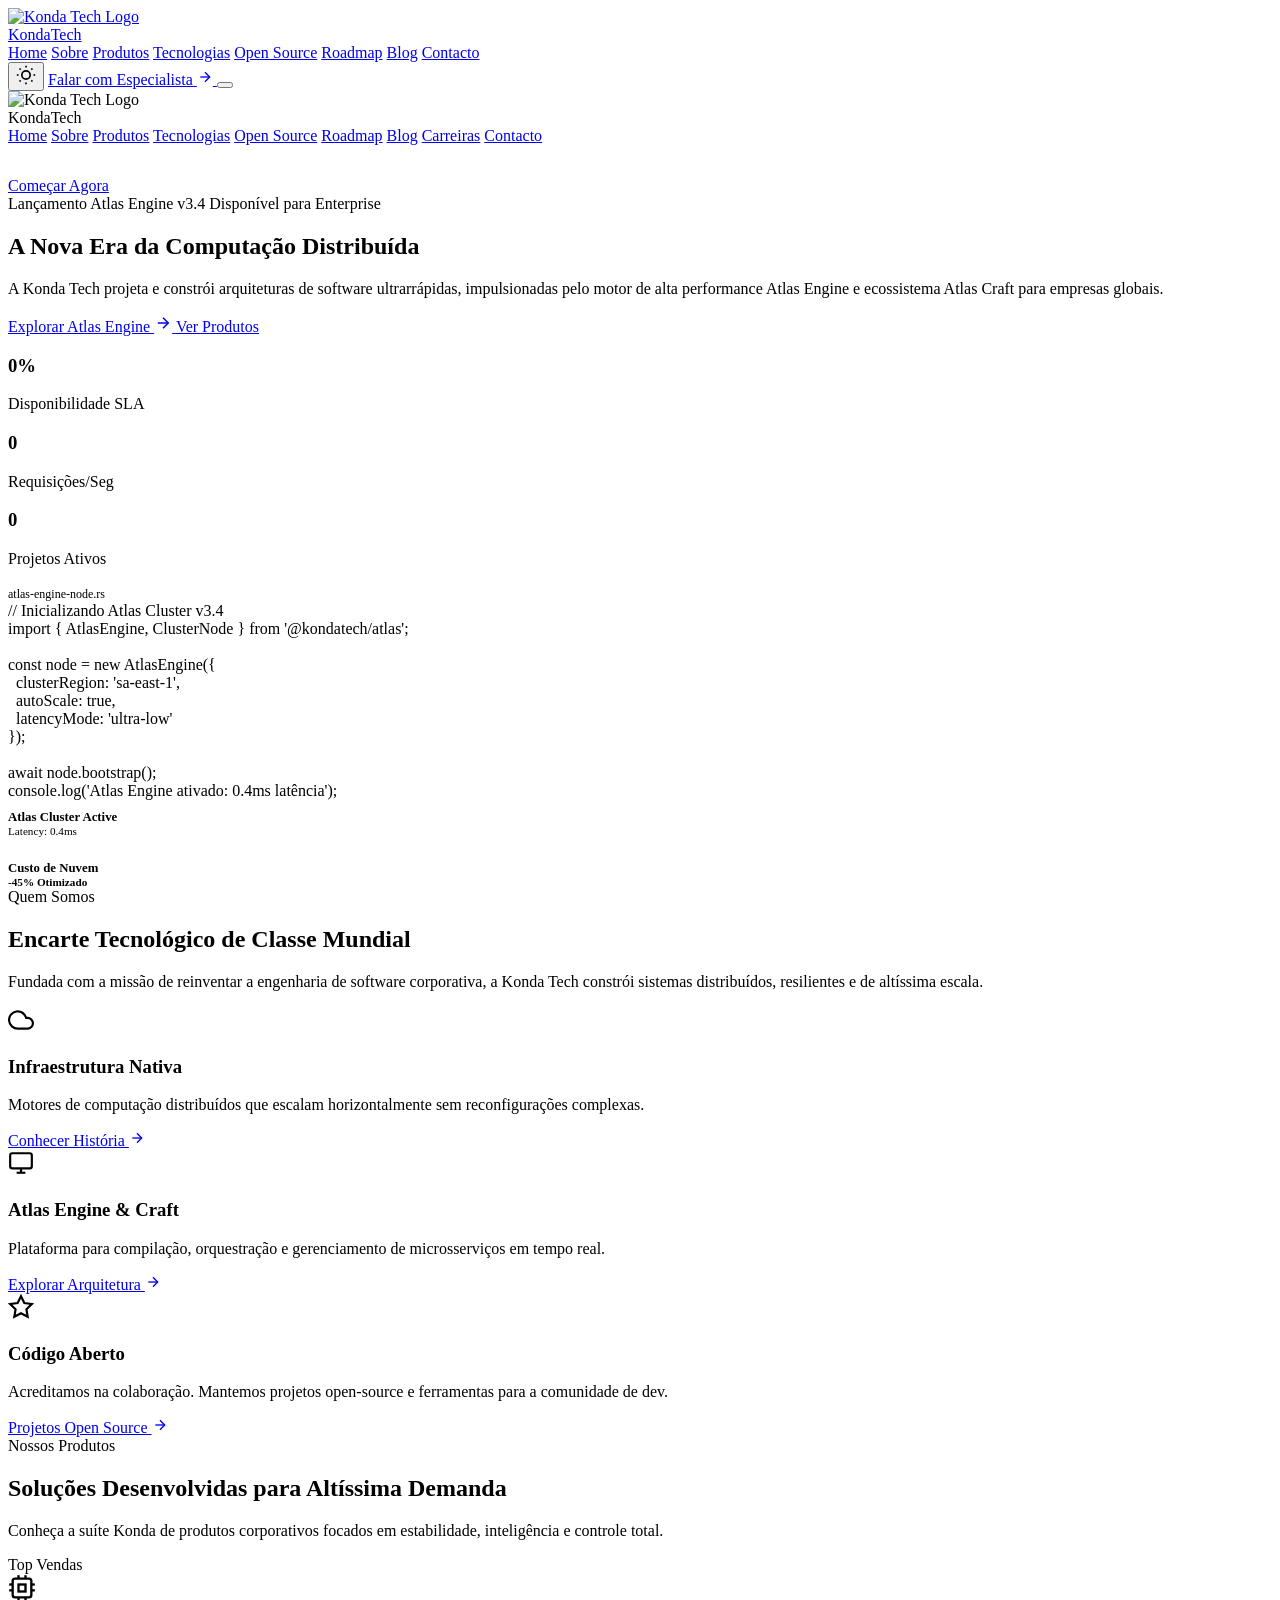
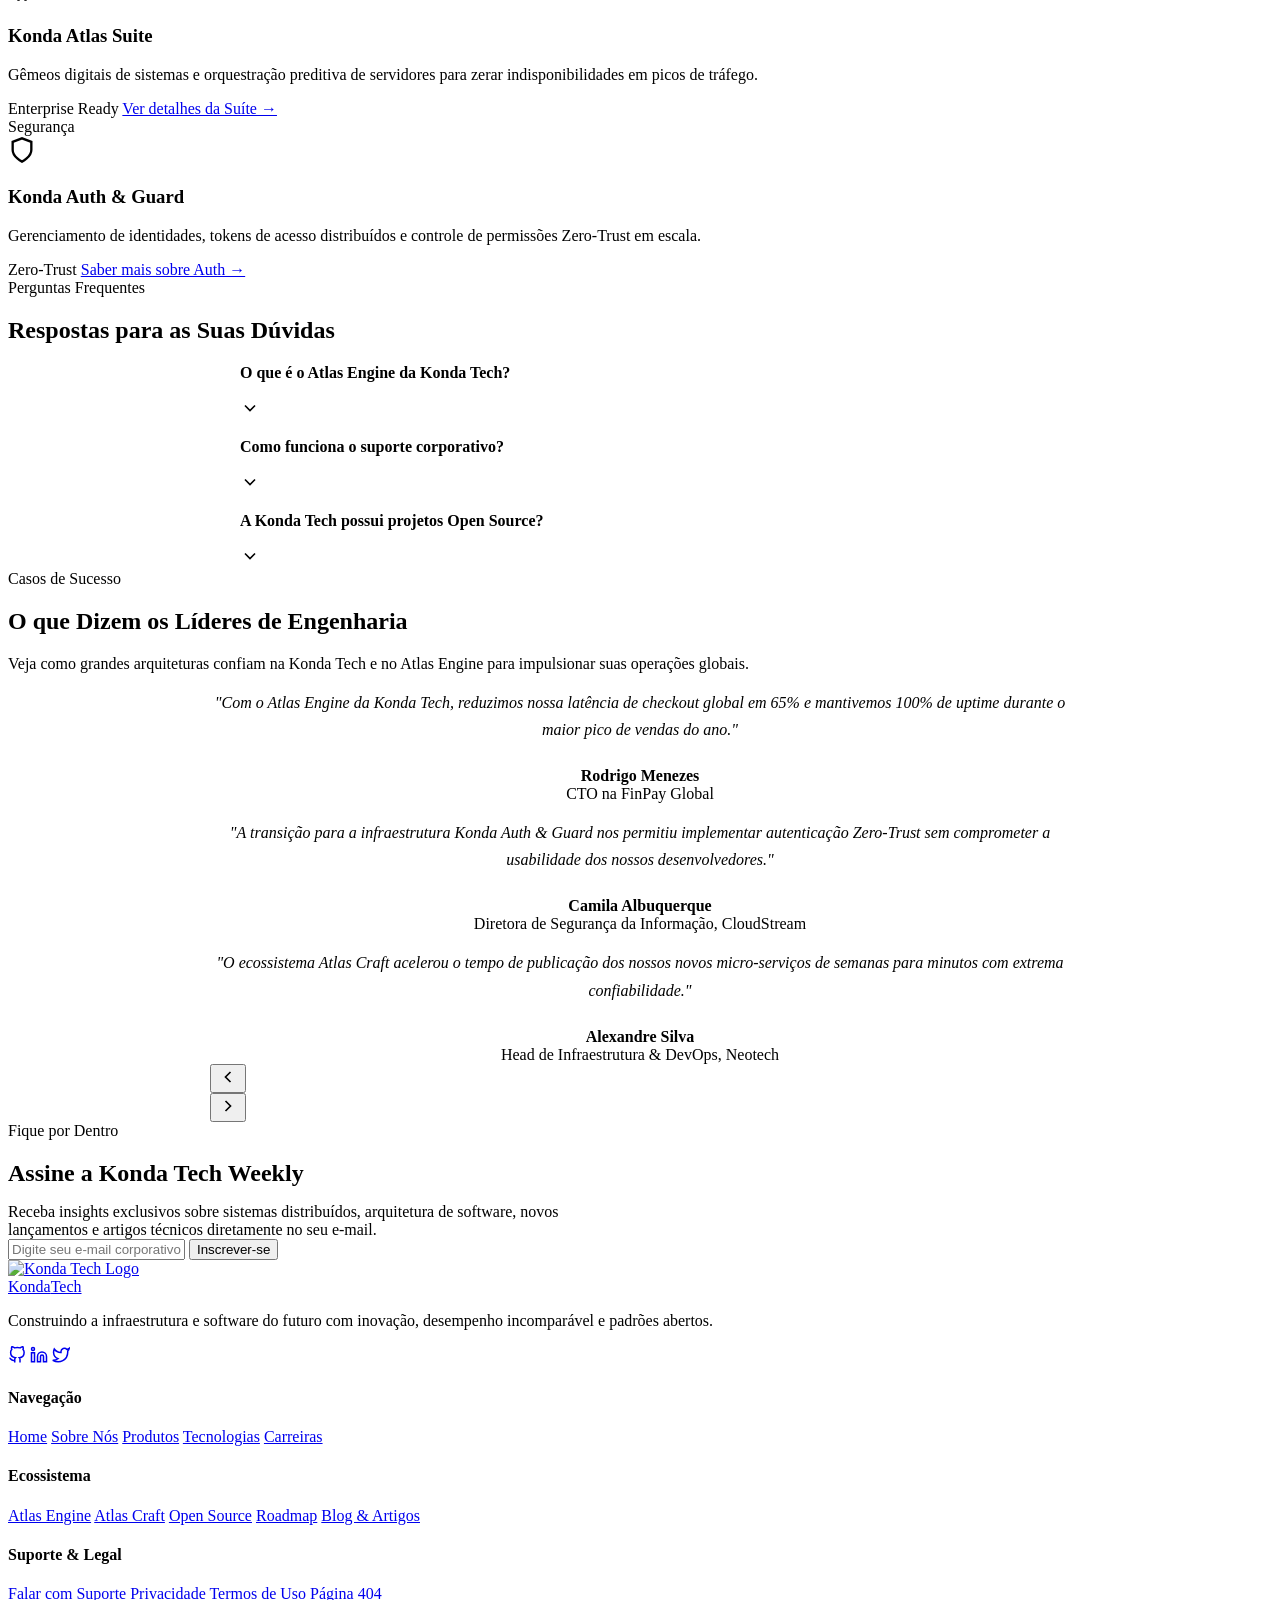
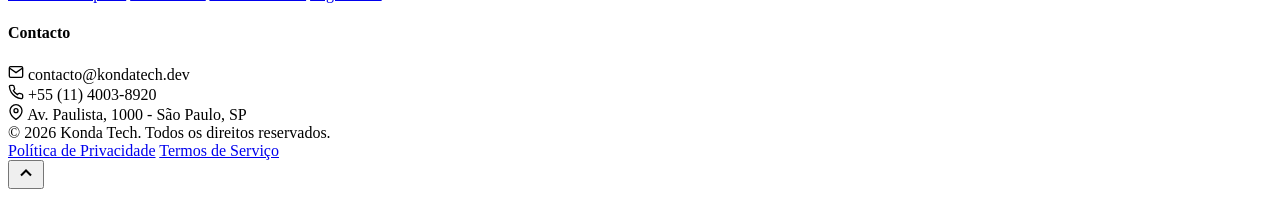
==== index.html @ f2c38f7c "Add files via upload" ====
<!DOCTYPE html>
<html lang="pt-ao" data-theme="dark">
<head>
  <meta charset="UTF-8" />
  <meta name="viewport" content="width=device-width, initial-scale=1.0" />
  <title>Konda Tech | Plataforma de Infraestrutura, Atlas Engine & Soluções Tech</title>
  <meta name="description" content="A Konda Tech é líder em infraestrutura de alta performance, motores de computação distribuída Atlas Engine, Atlas Craft e ecossistema Open Source para empresas do futuro." />
  <meta name="keywords" content="Konda Tech, Atlas Engine, Atlas Craft, Cloud Computing, High Performance, Open Source, Software Engineering" />
  <meta name="robots" content="index, follow" />
  <link rel="canonical" href="https://kondatech.dev/" />

  <!-- Open Graph / Facebook -->
  <meta property="og:type" content="website" />
  <meta property="og:title" content="Konda Tech | Infraestrutura & Engenharia de Software" />
  <meta property="og:description" content="Engenharia de alto desempenho, Atlas Engine e soluções enterprise para escalabilidade global." />
  <meta property="og:url" content="https://kondatech.dev/" />
  <meta property="og:site_name" content="Konda Tech" />

  <!-- Twitter Card -->
  <meta name="twitter:card" content="summary_large_image" />
  <meta name="twitter:title" content="Konda Tech | Soluções de Alta Performance" />
  <meta name="twitter:description" content="Atlas Engine, Atlas Craft e ecossistema de dados distribuídos para empresas modernas." />

  <!-- Master Stylesheet -->
  <link rel="stylesheet" href="assets/css/main.css" />
  <link rel="manifest" href="manifest.json" />
  <link rel="icon" type="image/svg+xml" href="data:image/svg+xml,<svg xmlns='http://www.w3.org/2000/svg' viewBox='0 0 24 24' fill='%233b82f6'><rect width='24' height='24' rx='6'/><path d='M7 17V7l10 10V7' stroke='%23ffffff' stroke-width='2' stroke-linecap='round'/></svg>" />
</head>
<body>

  <!-- Fixed Header / Navbar -->
  <header class="header">
    <div class="container navbar">
      <a href="index.html" class="logo" aria-label="Konda Tech Página Inicial">
        <div class="logo-icon">
          <img src="assets/images/konda_tech_logo.jpg" alt="Konda Tech Logo" class="logo-img" referrerPolicy="no-referrer" />
        </div>
        <div class="logo-text">Konda<span>Tech</span></div>
      </a>

      <!-- Desktop Navigation Links -->
      <nav class="nav-menu" aria-label="Navegação Principal">
        <a href="index.html" class="nav-link">Home</a>
        <a href="about.html" class="nav-link">Sobre</a>
        <a href="products.html" class="nav-link">Produtos</a>
        <a href="technologies.html" class="nav-link">Tecnologias</a>
        <a href="opensource.html" class="nav-link">Open Source</a>
        <a href="roadmap.html" class="nav-link">Roadmap</a>
        <a href="blog.html" class="nav-link">Blog</a>
        <a href="contact.html" class="nav-link">Contacto</a>
      </nav>

      <!-- Right Action Controls -->
      <div class="nav-actions">
        <button class="theme-toggle" aria-label="Alternar Tema">
          <svg xmlns="http://www.w3.org/2000/svg" width="20" height="20" viewBox="0 0 24 24" fill="none" stroke="currentColor" stroke-width="2"><circle cx="12" cy="12" r="5"/><line x1="12" y1="1" x2="12" y2="3"/><line x1="12" y1="21" x2="12" y2="23"/><line x1="4.22" y1="4.22" x2="5.64" y2="5.64"/><line x1="18.36" y1="18.36" x2="19.78" y2="19.78"/><line x1="1" y1="12" x2="3" y2="12"/><line x1="21" y1="12" x2="23" y2="12"/><line x1="4.22" y1="19.78" x2="5.64" y2="18.36"/><line x1="18.36" y1="5.64" x2="19.78" y2="4.22"/></svg>
        </button>
        <a href="contact.html" class="btn btn-primary btn-sm btn-pill">
          Falar com Especialista
          <svg class="btn-arrow" xmlns="http://www.w3.org/2000/svg" width="16" height="16" viewBox="0 0 24 24" fill="none" stroke="currentColor" stroke-width="2"><line x1="5" y1="12" x2="19" y2="12"/><polyline points="12 5 19 12 12 19"/></svg>
        </a>
        <button class="hamburger" aria-label="Abrir Menu Mobile" aria-expanded="false">
          <span></span>
          <span></span>
          <span></span>
        </button>
      </div>
    </div>
  </header>

  <!-- Mobile Sidebar Menu Overlay & Drawer -->
  <div class="overlay" aria-hidden="true"></div>
  <aside class="mobile-drawer" aria-label="Menu Mobile">
    <div>
      <div class="logo">
        <div class="logo-icon">
          <img src="assets/images/konda_tech_logo.jpg" alt="Konda Tech Logo" class="logo-img" referrerPolicy="no-referrer" />
        </div>
        <div class="logo-text">Konda<span>Tech</span></div>
      </div>
      <div class="mobile-nav-list">
        <a href="index.html" class="mobile-nav-link">Home</a>
        <a href="about.html" class="mobile-nav-link">Sobre</a>
        <a href="products.html" class="mobile-nav-link">Produtos</a>
        <a href="technologies.html" class="mobile-nav-link">Tecnologias</a>
        <a href="opensource.html" class="mobile-nav-link">Open Source</a>
        <a href="roadmap.html" class="mobile-nav-link">Roadmap</a>
        <a href="blog.html" class="mobile-nav-link">Blog</a>
        <a href="careers.html" class="mobile-nav-link">Carreiras</a>
        <a href="contact.html" class="mobile-nav-link">Contacto</a>
      </div>
    </div>
    <div style="margin-top: 2rem;">
      <a href="contact.html" class="btn btn-primary w-full" style="width: 100%;">Começar Agora</a>
    </div>
  </aside>

  <!-- Main Content Body -->
  <main>
    <!-- Hero Section -->
    <section class="hero">
      <div class="container hero-grid">
        <div class="hero-content reveal">
          <div class="hero-badge">
            <span class="hero-badge-tag">Lançamento</span>
            <span>Atlas Engine v3.4 Disponível para Enterprise</span>
          </div>
          <h1 class="hero-title">A Nova Era da <span class="text-gradient">Computação Distribuída</span></h1>
          <p class="hero-description">
            A Konda Tech projeta e constrói arquiteturas de software ultrarrápidas, impulsionadas pelo motor de alta performance Atlas Engine e ecossistema Atlas Craft para empresas globais.
          </p>
          <div class="hero-buttons">
            <a href="technologies.html" class="btn btn-primary btn-lg">
              Explorar Atlas Engine
              <svg class="btn-arrow" xmlns="http://www.w3.org/2000/svg" width="18" height="18" viewBox="0 0 24 24" fill="none" stroke="currentColor" stroke-width="2"><line x1="5" y1="12" x2="19" y2="12"/><polyline points="12 5 19 12 12 19"/></svg>
            </a>
            <a href="products.html" class="btn btn-secondary btn-lg">Ver Produtos</a>
          </div>

          <div class="hero-stats">
            <div class="hero-stat-item">
              <h3 class="counter-value" data-target="99.99" data-suffix="%">0%</h3>
              <p>Disponibilidade SLA</p>
            </div>
            <div class="hero-stat-item">
              <h3 class="counter-value" data-target="500" data-suffix="k+">0</h3>
              <p>Requisições/Seg</p>
            </div>
            <div class="hero-stat-item">
              <h3 class="counter-value" data-target="120" data-suffix="+">0</h3>
              <p>Projetos Ativos</p>
            </div>
          </div>
        </div>

        <div class="hero-visual reveal-right">
          <div class="hero-card-preview">
            <div class="hero-card-header">
              <div class="window-dots">
                <span class="window-dot red"></span>
                <span class="window-dot yellow"></span>
                <span class="window-dot green"></span>
              </div>
              <span style="font-size: 0.75rem; font-family: var(--font-mono); color: var(--text-muted);">atlas-engine-node.rs</span>
            </div>
            <div class="hero-code-block">
              <span class="code-comment">// Inicializando Atlas Cluster v3.4</span><br />
              <span class="code-keyword">import</span> { AtlasEngine, ClusterNode } <span class="code-keyword">from</span> <span class="code-string">'@kondatech/atlas'</span>;<br /><br />
              <span class="code-keyword">const</span> node = <span class="code-keyword">new</span> <span class="code-function">AtlasEngine</span>({<br />
              &nbsp;&nbsp;clusterRegion: <span class="code-string">'sa-east-1'</span>,<br />
              &nbsp;&nbsp;autoScale: <span class="code-keyword">true</span>,<br />
              &nbsp;&nbsp;latencyMode: <span class="code-string">'ultra-low'</span><br />
              });<br /><br />
              <span class="code-keyword">await</span> node.<span class="code-function">bootstrap</span>();<br />
              console.<span class="code-function">log</span>(<span class="code-string">'Atlas Engine ativado: 0.4ms latência'</span>);
            </div>
          </div>

          <!-- Floating Badges -->
          <div class="hero-floating-card top-right">
            <div style="background: var(--color-success); width: 10px; height: 10px; border-radius: 50%;"></div>
            <div>
              <div style="font-size: 0.8rem; font-weight: 700;">Atlas Cluster Active</div>
              <div style="font-size: 0.7rem; color: var(--text-muted);">Latency: 0.4ms</div>
            </div>
          </div>

          <div class="hero-floating-card bottom-left">
            <svg xmlns="http://www.w3.org/2000/svg" width="20" height="20" viewBox="0 0 24 24" fill="none" stroke="var(--color-primary)" stroke-width="2"><path d="M12 2v20M17 5H9.5a3.5 3.5 0 0 0 0 7h5a3.5 3.5 0 0 1 0 7H6"/></svg>
            <div>
              <div style="font-size: 0.8rem; font-weight: 700;">Custo de Nuvem</div>
              <div style="font-size: 0.7rem; color: var(--color-success); font-weight: 600;">-45% Otimizado</div>
            </div>
          </div>
        </div>
      </div>
    </section>

    <!-- Quem Somos Highlights Section -->
    <section class="section section-bg-alt">
      <div class="container">
        <div class="section-header">
          <span class="section-badge">Quem Somos</span>
          <h2 class="section-title">Encarte Tecnológico de Classe Mundial</h2>
          <p class="section-subtitle">
            Fundada com a missão de reinventar a engenharia de software corporativa, a Konda Tech constrói sistemas distribuídos, resilientes e de altíssima escala.
          </p>
        </div>

        <div class="grid grid-cols-3">
          <div class="card reveal delay-100">
            <div class="card-icon">
              <svg xmlns="http://www.w3.org/2000/svg" width="26" height="26" viewBox="0 0 24 24" fill="none" stroke="currentColor" stroke-width="2"><path d="M18 10h-1.26A8 8 0 1 0 9 20h9a5 5 0 0 0 0-10z"/></svg>
            </div>
            <h3 class="card-title">Infraestrutura Nativa</h3>
            <p class="card-description">
              Motores de computação distribuídos que escalam horizontalmente sem reconfigurações complexas.
            </p>
            <a href="about.html" class="card-link">Conhecer História <svg xmlns="http://www.w3.org/2000/svg" width="16" height="16" viewBox="0 0 24 24" fill="none" stroke="currentColor" stroke-width="2"><line x1="5" y1="12" x2="19" y2="12"/><polyline points="12 5 19 12 12 19"/></svg></a>
          </div>

          <div class="card reveal delay-200">
            <div class="card-icon">
              <svg xmlns="http://www.w3.org/2000/svg" width="26" height="26" viewBox="0 0 24 24" fill="none" stroke="currentColor" stroke-width="2"><rect x="2" y="3" width="20" height="14" rx="2" ry="2"/><line x1="8" y1="21" x2="16" y2="21"/><line x1="12" y1="17" x2="12" y2="21"/></svg>
            </div>
            <h3 class="card-title">Atlas Engine & Craft</h3>
            <p class="card-description">
              Plataforma para compilação, orquestração e gerenciamento de microsserviços em tempo real.
            </p>
            <a href="technologies.html" class="card-link">Explorar Arquitetura <svg xmlns="http://www.w3.org/2000/svg" width="16" height="16" viewBox="0 0 24 24" fill="none" stroke="currentColor" stroke-width="2"><line x1="5" y1="12" x2="19" y2="12"/><polyline points="12 5 19 12 12 19"/></svg></a>
          </div>

          <div class="card reveal delay-300">
            <div class="card-icon">
              <svg xmlns="http://www.w3.org/2000/svg" width="26" height="26" viewBox="0 0 24 24" fill="none" stroke="currentColor" stroke-width="2"><polygon points="12 2 15.09 8.26 22 9.27 17 14.14 18.18 21.02 12 17.77 5.82 21.02 7 14.14 2 9.27 8.91 8.26 12 2"/></svg>
            </div>
            <h3 class="card-title">Código Aberto</h3>
            <p class="card-description">
              Acreditamos na colaboração. Mantemos projetos open-source e ferramentas para a comunidade de dev.
            </p>
            <a href="opensource.html" class="card-link">Projetos Open Source <svg xmlns="http://www.w3.org/2000/svg" width="16" height="16" viewBox="0 0 24 24" fill="none" stroke="currentColor" stroke-width="2"><line x1="5" y1="12" x2="19" y2="12"/><polyline points="12 5 19 12 12 19"/></svg></a>
          </div>
        </div>
      </div>
    </section>

    <!-- Products Spotlight -->
    <section class="section">
      <div class="container">
        <div class="section-header">
          <span class="section-badge">Nossos Produtos</span>
          <h2 class="section-title">Soluções Desenvolvidas para Altíssima Demanda</h2>
          <p class="section-subtitle">
            Conheça a suíte Konda de produtos corporativos focados em estabilidade, inteligência e controle total.
          </p>
        </div>

        <div class="grid grid-cols-2">
          <div class="card card-product reveal">
            <span class="badge badge-primary card-product-badge">Top Vendas</span>
            <div class="card-icon">
              <svg xmlns="http://www.w3.org/2000/svg" width="28" height="28" viewBox="0 0 24 24" fill="none" stroke="currentColor" stroke-width="2"><rect x="4" y="4" width="16" height="16" rx="2"/><rect x="9" y="9" width="6" height="6"/><line x1="9" y1="1" x2="9" y2="4"/><line x1="15" y1="1" x2="15" y2="4"/><line x1="9" y1="20" x2="9" y2="23"/><line x1="15" y1="20" x2="15" y2="23"/><line x1="20" y1="9" x2="23" y2="9"/><line x1="20" y1="14" x2="23" y2="14"/><line x1="1" y1="9" x2="4" y2="9"/><line x1="1" y1="14" x2="4" y2="14"/></svg>
            </div>
            <h3 class="card-title">Konda Atlas Suite</h3>
            <p class="card-description">
              Gêmeos digitais de sistemas e orquestração preditiva de servidores para zerar indisponibilidades em picos de tráfego.
            </p>
            <div class="card-footer">
              <span class="badge badge-outline">Enterprise Ready</span>
              <a href="products.html" class="card-link">Ver detalhes da Suíte →</a>
            </div>
          </div>

          <div class="card card-product reveal delay-200">
            <span class="badge badge-accent card-product-badge">Segurança</span>
            <div class="card-icon">
              <svg xmlns="http://www.w3.org/2000/svg" width="28" height="28" viewBox="0 0 24 24" fill="none" stroke="currentColor" stroke-width="2"><path d="M12 22s8-4 8-10V5l-8-3-8 3v7c0 6 8 10 8 10z"/></svg>
            </div>
            <h3 class="card-title">Konda Auth & Guard</h3>
            <p class="card-description">
              Gerenciamento de identidades, tokens de acesso distribuídos e controle de permissões Zero-Trust em escala.
            </p>
            <div class="card-footer">
              <span class="badge badge-outline">Zero-Trust</span>
              <a href="products.html" class="card-link">Saber mais sobre Auth →</a>
            </div>
          </div>
        </div>
      </div>
    </section>

    <!-- FAQ Accordion Section -->
    <section class="section section-bg-alt">
      <div class="container">
        <div class="section-header">
          <span class="section-badge">Perguntas Frequentes</span>
          <h2 class="section-title">Respostas para as Suas Dúvidas</h2>
        </div>

        <div style="max-width: 800px; margin: 0 auto;">
          <div class="faq-item card" style="margin-bottom: 1rem; padding: var(--spacing-lg);">
            <div class="faq-header flex justify-between items-center" style="cursor: pointer;" aria-expanded="false">
              <h3 style="font-size: var(--font-base); font-weight: 600;">O que é o Atlas Engine da Konda Tech?</h3>
              <svg class="faq-icon" xmlns="http://www.w3.org/2000/svg" width="20" height="20" viewBox="0 0 24 24" fill="none" stroke="currentColor" stroke-width="2"><polyline points="6 9 12 15 18 9"/></svg>
            </div>
            <div class="faq-content" style="max-height: 0; overflow: hidden; transition: max-height 0.3s ease;">
              <p style="padding-top: 1rem; font-size: var(--font-sm);">
                O Atlas Engine é a nossa plataforma nativa de computação distribuída projetada para processar milhões de transações por segundo com latência inferior a 1 milissegundo.
              </p>
            </div>
          </div>

          <div class="faq-item card" style="margin-bottom: 1rem; padding: var(--spacing-lg);">
            <div class="faq-header flex justify-between items-center" style="cursor: pointer;" aria-expanded="false">
              <h3 style="font-size: var(--font-base); font-weight: 600;">Como funciona o suporte corporativo?</h3>
              <svg class="faq-icon" xmlns="http://www.w3.org/2000/svg" width="20" height="20" viewBox="0 0 24 24" fill="none" stroke="currentColor" stroke-width="2"><polyline points="6 9 12 15 18 9"/></svg>
            </div>
            <div class="faq-content" style="max-height: 0; overflow: hidden; transition: max-height 0.3s ease;">
              <p style="padding-top: 1rem; font-size: var(--font-sm);">
                Oferecemos planos de suporte 24/7/365 com engenheiros dedicados, garantia de SLA contratual de 99,99% e atendimento direto via canais dedicados.
              </p>
            </div>
          </div>

          <div class="faq-item card" style="padding: var(--spacing-lg);">
            <div class="faq-header flex justify-between items-center" style="cursor: pointer;" aria-expanded="false">
              <h3 style="font-size: var(--font-base); font-weight: 600;">A Konda Tech possui projetos Open Source?</h3>
              <svg class="faq-icon" xmlns="http://www.w3.org/2000/svg" width="20" height="20" viewBox="0 0 24 24" fill="none" stroke="currentColor" stroke-width="2"><polyline points="6 9 12 15 18 9"/></svg>
            </div>
            <div class="faq-content" style="max-height: 0; overflow: hidden; transition: max-height 0.3s ease;">
              <p style="padding-top: 1rem; font-size: var(--font-sm);">
                Sim! Mantemos diversas bibliotecas e utilitários abertos no GitHub para a comunidade global de desenvolvedores. Acesse nossa página Open Source para ver os repositórios.
              </p>
            </div>
          </div>
        </div>
      </div>
    </section>

    <!-- Case Studies / Testimonials Slider -->
    <section class="section">
      <div class="container">
        <div class="section-header">
          <span class="section-badge">Casos de Sucesso</span>
          <h2 class="section-title">O que Dizem os Líderes de Engenharia</h2>
          <p class="section-subtitle">
            Veja como grandes arquiteturas confiam na Konda Tech e no Atlas Engine para impulsionar suas operações globais.
          </p>
        </div>

        <div style="max-width: 860px; margin: 0 auto;">
          <div class="slider-container">
            <div class="slider-track">
              <!-- Slide 1 -->
              <div class="slider-slide">
                <div class="card glass-panel" style="padding: var(--spacing-2xl); text-align: center;">
                  <p style="font-size: var(--font-lg); font-style: italic; color: var(--text-primary); margin-bottom: 1.5rem; line-height: 1.7;">
                    "Com o Atlas Engine da Konda Tech, reduzimos nossa latência de checkout global em 65% e mantivemos 100% de uptime durante o maior pico de vendas do ano."
                  </p>
                  <div style="font-weight: 700; color: var(--text-heading); font-size: var(--font-base);">Rodrigo Menezes</div>
                  <div style="font-size: var(--font-sm); color: var(--text-muted);">CTO na FinPay Global</div>
                </div>
              </div>

              <!-- Slide 2 -->
              <div class="slider-slide">
                <div class="card glass-panel" style="padding: var(--spacing-2xl); text-align: center;">
                  <p style="font-size: var(--font-lg); font-style: italic; color: var(--text-primary); margin-bottom: 1.5rem; line-height: 1.7;">
                    "A transição para a infraestrutura Konda Auth & Guard nos permitiu implementar autenticação Zero-Trust sem comprometer a usabilidade dos nossos desenvolvedores."
                  </p>
                  <div style="font-weight: 700; color: var(--text-heading); font-size: var(--font-base);">Camila Albuquerque</div>
                  <div style="font-size: var(--font-sm); color: var(--text-muted);">Diretora de Segurança da Informação, CloudStream</div>
                </div>
              </div>

              <!-- Slide 3 -->
              <div class="slider-slide">
                <div class="card glass-panel" style="padding: var(--spacing-2xl); text-align: center;">
                  <p style="font-size: var(--font-lg); font-style: italic; color: var(--text-primary); margin-bottom: 1.5rem; line-height: 1.7;">
                    "O ecossistema Atlas Craft acelerou o tempo de publicação dos nossos novos micro-serviços de semanas para minutos com extrema confiabilidade."
                  </p>
                  <div style="font-weight: 700; color: var(--text-heading); font-size: var(--font-base);">Alexandre Silva</div>
                  <div style="font-size: var(--font-sm); color: var(--text-muted);">Head de Infraestrutura & DevOps, Neotech</div>
                </div>
              </div>
            </div>

            <!-- Slider Controls -->
            <div class="slider-controls">
              <button class="slider-btn slider-prev" aria-label="Depoimento Anterior">
                <svg xmlns="http://www.w3.org/2000/svg" width="20" height="20" viewBox="0 0 24 24" fill="none" stroke="currentColor" stroke-width="2"><polyline points="15 18 9 12 15 6"/></svg>
              </button>
              <div class="slider-dots">
                <span class="slider-dot active"></span>
                <span class="slider-dot"></span>
                <span class="slider-dot"></span>
              </div>
              <button class="slider-btn slider-next" aria-label="Próximo Depoimento">
                <svg xmlns="http://www.w3.org/2000/svg" width="20" height="20" viewBox="0 0 24 24" fill="none" stroke="currentColor" stroke-width="2"><polyline points="9 18 15 12 9 6"/></svg>
              </button>
            </div>
          </div>
        </div>
      </div>
    </section>

    <!-- Newsletter CTA Section -->
    <section class="section">
      <div class="container">
        <div class="card glass-panel flex flex-col items-center text-center" style="padding: var(--spacing-2xl);">
          <span class="section-badge">Fique por Dentro</span>
          <h2 class="section-title" style="margin-bottom: 0.5rem;">Assine a Konda Tech Weekly</h2>
          <p class="section-subtitle" style="margin-bottom: var(--spacing-xl); max-width: 600px;">
            Receba insights exclusivos sobre sistemas distribuídos, arquitetura de software, novos lançamentos e artigos técnicos diretamente no seu e-mail.
          </p>
          <form class="newsletter-form" data-validate>
            <input type="email" class="form-control" placeholder="Digite seu e-mail corporativo" required />
            <button type="submit" class="btn btn-primary">Inscrever-se</button>
          </form>
        </div>
      </div>
    </section>
  </main>

  <!-- Complete Corporate Footer -->
  <footer class="footer">
    <div class="container">
      <div class="footer-grid">
        <div class="footer-brand">
          <a href="index.html" class="logo">
            <div class="logo-icon">
              <img src="assets/images/konda_tech_logo.jpg" alt="Konda Tech Logo" class="logo-img" referrerPolicy="no-referrer" />
            </div>
            <div class="logo-text">Konda<span>Tech</span></div>
          </a>
          <p>Construindo a infraestrutura e software do futuro com inovação, desempenho incomparável e padrões abertos.</p>
          <div class="footer-socials">
            <a href="https://github.com" target="_blank" rel="noopener" class="social-icon-btn" aria-label="GitHub"><svg xmlns="http://www.w3.org/2000/svg" width="18" height="18" viewBox="0 0 24 24" fill="none" stroke="currentColor" stroke-width="2"><path d="M9 19c-5 1.5-5-2.5-7-3m14 6v-3.87a3.37 3.37 0 0 0-.94-2.61c3.14-.35 6.44-1.54 6.44-7A5.44 5.44 0 0 0 20 4.77 5.07 5.07 0 0 0 19.91 1S18.73.65 16 2.48a13.38 13.38 0 0 0-7 0C6.27.65 5.09 1 5.09 1A5.07 5.07 0 0 0 5 4.77a5.44 5.44 0 0 0-1.5 3.78c0 5.42 3.3 6.61 6.44 7A3.37 3.37 0 0 0 9 18.13V22"/></svg></a>
            <a href="https://linkedin.com" target="_blank" rel="noopener" class="social-icon-btn" aria-label="LinkedIn"><svg xmlns="http://www.w3.org/2000/svg" width="18" height="18" viewBox="0 0 24 24" fill="none" stroke="currentColor" stroke-width="2"><path d="M16 8a6 6 0 0 1 6 6v7h-4v-7a2 2 0 0 0-2-2 2 2 0 0 0-2 2v7h-4v-7a6 6 0 0 1 6-6z"/><rect x="2" y="9" width="4" height="12"/><circle cx="4" cy="4" r="2"/></svg></a>
            <a href="https://twitter.com" target="_blank" rel="noopener" class="social-icon-btn" aria-label="X Twitter"><svg xmlns="http://www.w3.org/2000/svg" width="18" height="18" viewBox="0 0 24 24" fill="none" stroke="currentColor" stroke-width="2"><path d="M23 3a10.9 10.9 0 0 1-3.14 1.53 4.48 4.48 0 0 0-7.86 3v1A10.66 10.66 0 0 1 3 4s-4 9 5 13a11.64 11.64 0 0 1-7 2c9 5 20 0 20-11.5a4.5 4.5 0 0 0-.08-.83A7.72 7.72 0 0 0 23 3z"/></svg></a>
          </div>
        </div>

        <div>
          <h4 class="footer-column-title">Navegação</h4>
          <div class="footer-links">
            <a href="index.html" class="footer-link">Home</a>
            <a href="about.html" class="footer-link">Sobre Nós</a>
            <a href="products.html" class="footer-link">Produtos</a>
            <a href="technologies.html" class="footer-link">Tecnologias</a>
            <a href="careers.html" class="footer-link">Carreiras</a>
          </div>
        </div>

        <div>
          <h4 class="footer-column-title">Ecossistema</h4>
          <div class="footer-links">
            <a href="technologies.html" class="footer-link">Atlas Engine</a>
            <a href="technologies.html" class="footer-link">Atlas Craft</a>
            <a href="opensource.html" class="footer-link">Open Source</a>
            <a href="roadmap.html" class="footer-link">Roadmap</a>
            <a href="blog.html" class="footer-link">Blog & Artigos</a>
          </div>
        </div>

        <div>
          <h4 class="footer-column-title">Suporte & Legal</h4>
          <div class="footer-links">
            <a href="contact.html" class="footer-link">Falar com Suporte</a>
            <a href="privacy.html" class="footer-link">Privacidade</a>
            <a href="terms.html" class="footer-link">Termos de Uso</a>
            <a href="404.html" class="footer-link">Página 404</a>
          </div>
        </div>

        <div>
          <h4 class="footer-column-title">Contacto</h4>
          <div class="footer-contact-item">
            <svg xmlns="http://www.w3.org/2000/svg" width="16" height="16" viewBox="0 0 24 24" fill="none" stroke="currentColor" stroke-width="2"><path d="M4 4h16c1.1 0 2 .9 2 2v12c0 1.1-.9 2-2 2H4c-1.1 0-2-.9-2-2V6c0-1.1.9-2 2-2z"/><polyline points="22,6 12,13 2,6"/></svg>
            <span>contacto@kondatech.dev</span>
          </div>
          <div class="footer-contact-item">
            <svg xmlns="http://www.w3.org/2000/svg" width="16" height="16" viewBox="0 0 24 24" fill="none" stroke="currentColor" stroke-width="2"><path d="M22 16.92v3a2 2 0 0 1-2.18 2 19.79 19.79 0 0 1-8.63-3.07 19.5 19.5 0 0 1-6-6 19.79 19.79 0 0 1-3.07-8.67A2 2 0 0 1 4.11 2h3a2 2 0 0 1 2 1.72 12.84 12.84 0 0 0 .7 2.81 2 2 0 0 1-.45 2.11L8.09 9.91a16 16 0 0 0 6 6l1.27-1.27a2 2 0 0 1 2.11-.45 12.84 12.84 0 0 0 2.81.7A2 2 0 0 1 22 16.92z"/></svg>
            <span>+55 (11) 4003-8920</span>
          </div>
          <div class="footer-contact-item">
            <svg xmlns="http://www.w3.org/2000/svg" width="16" height="16" viewBox="0 0 24 24" fill="none" stroke="currentColor" stroke-width="2"><path d="M21 10c0 7-9 13-9 13s-9-6-9-13a9 9 0 0 1 18 0z"/><circle cx="12" cy="10" r="3"/></svg>
            <span>Av. Paulista, 1000 - São Paulo, SP</span>
          </div>
        </div>
      </div>

      <div class="footer-bottom">
        <div>© 2026 Konda Tech. Todos os direitos reservados.</div>
        <div class="footer-bottom-links">
          <a href="privacy.html" class="footer-link">Política de Privacidade</a>
          <a href="terms.html" class="footer-link">Termos de Serviço</a>
        </div>
      </div>
    </div>
  </footer>

  <!-- Back To Top Floating Action -->
  <button class="back-to-top" aria-label="Voltar ao Topo">
    <svg xmlns="http://www.w3.org/2000/svg" width="20" height="20" viewBox="0 0 24 24" fill="none" stroke="currentColor" stroke-width="2.5"><polyline points="18 15 12 9 6 15"/></svg>
  </button>

  <!-- ES Module Script -->
  <script type="module" src="assets/js/main.js"></script>
</body>
</html>
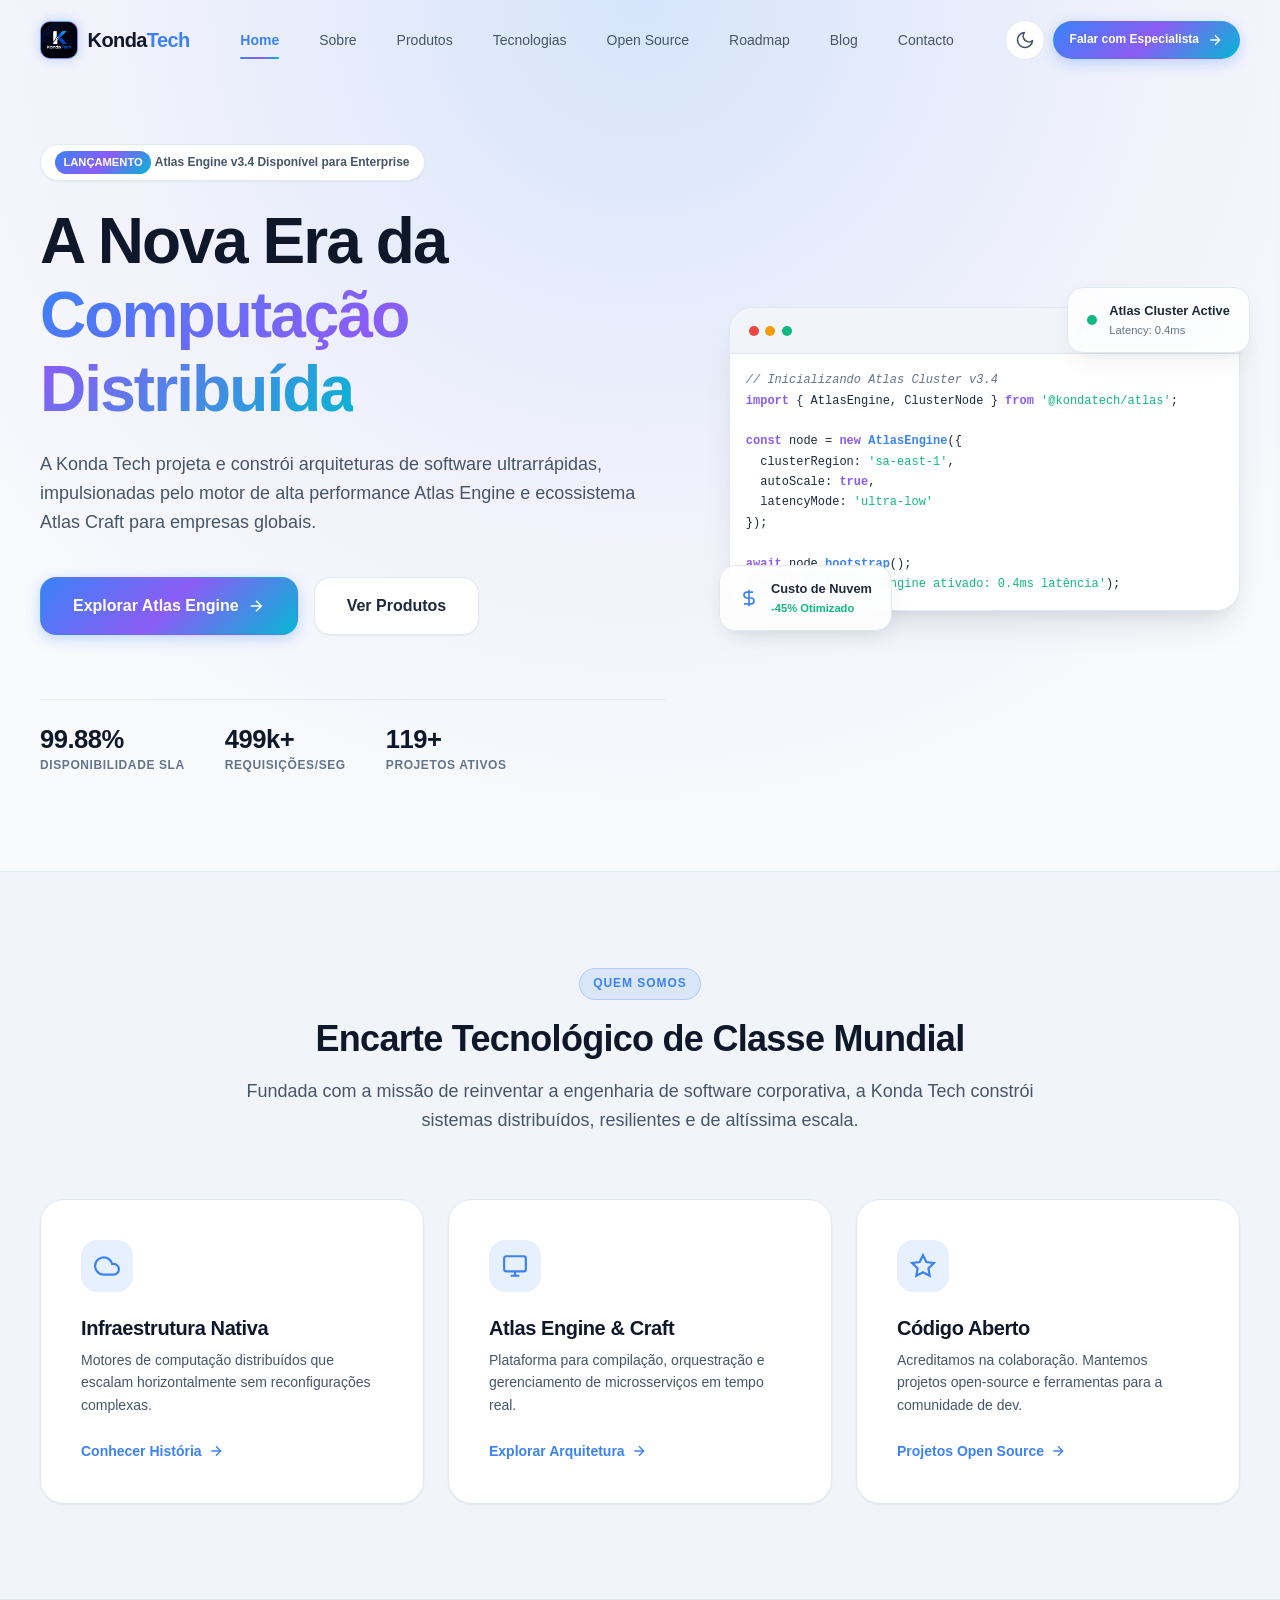
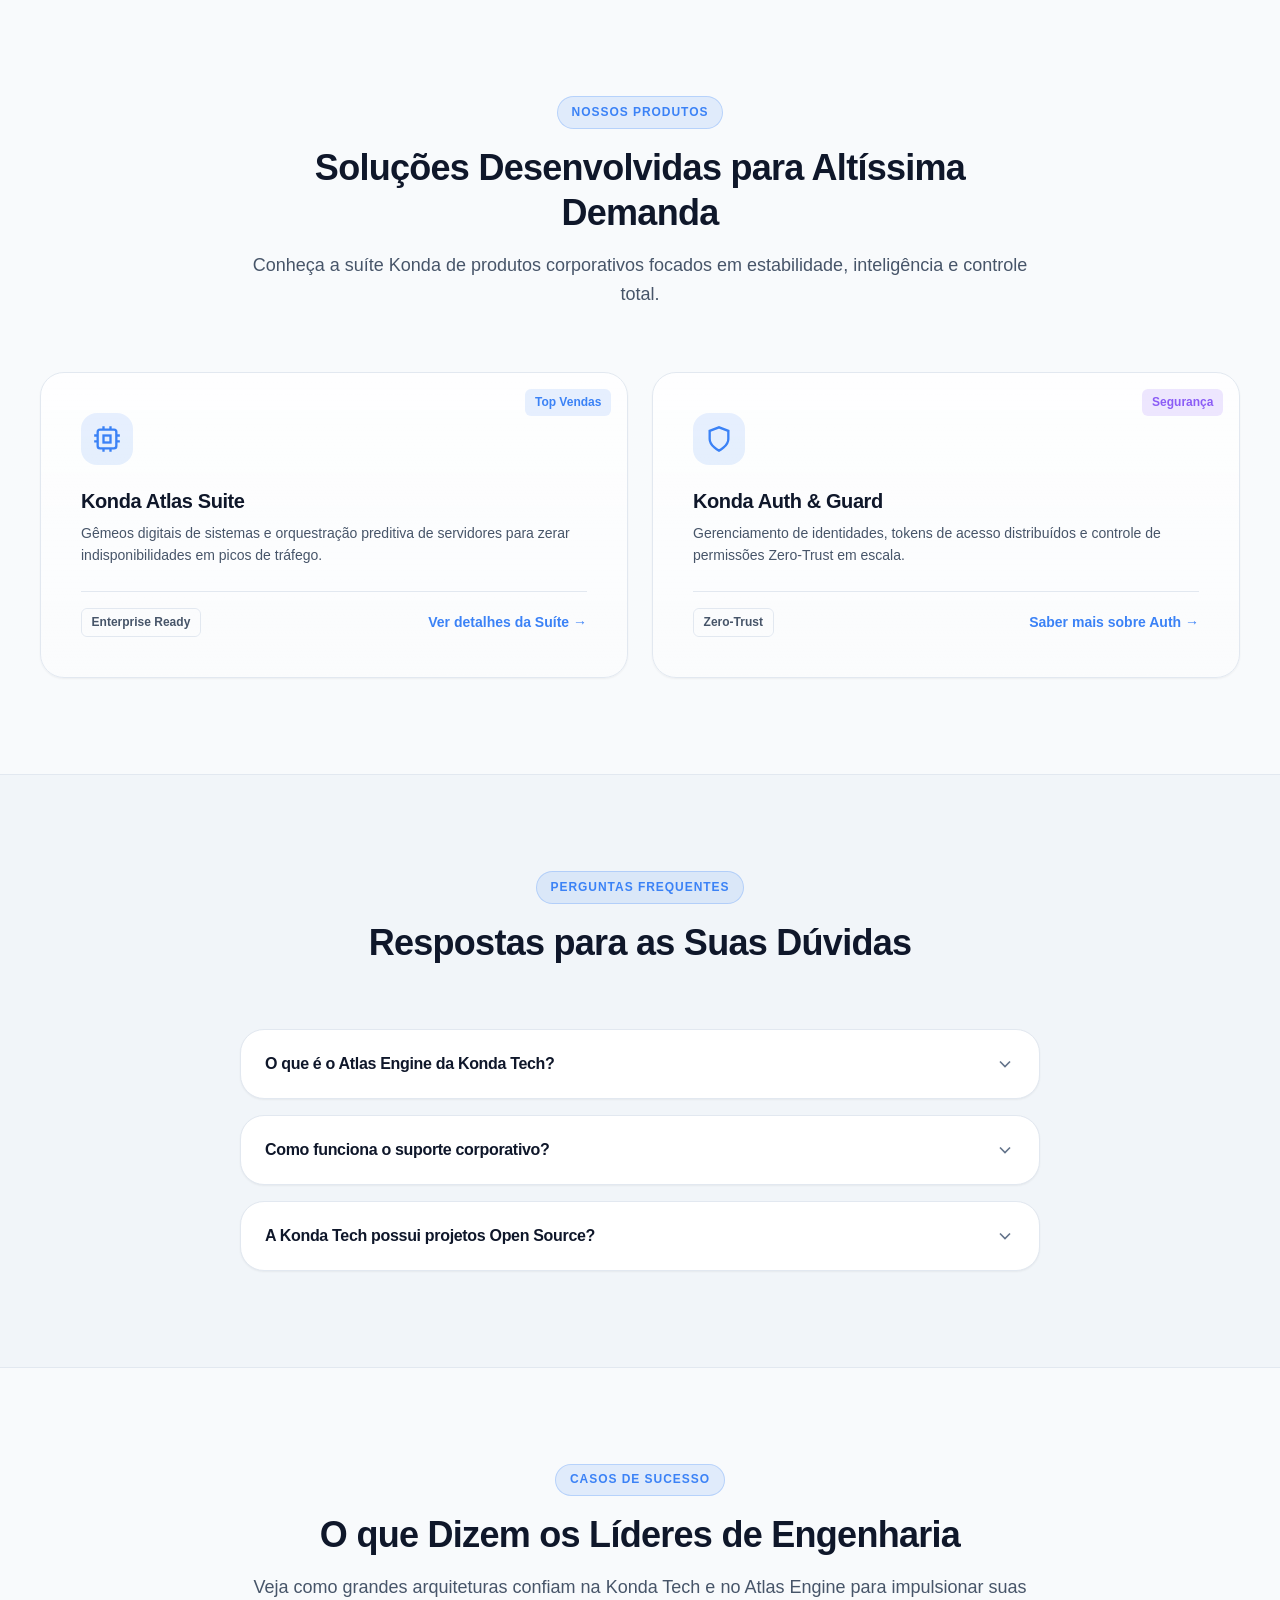
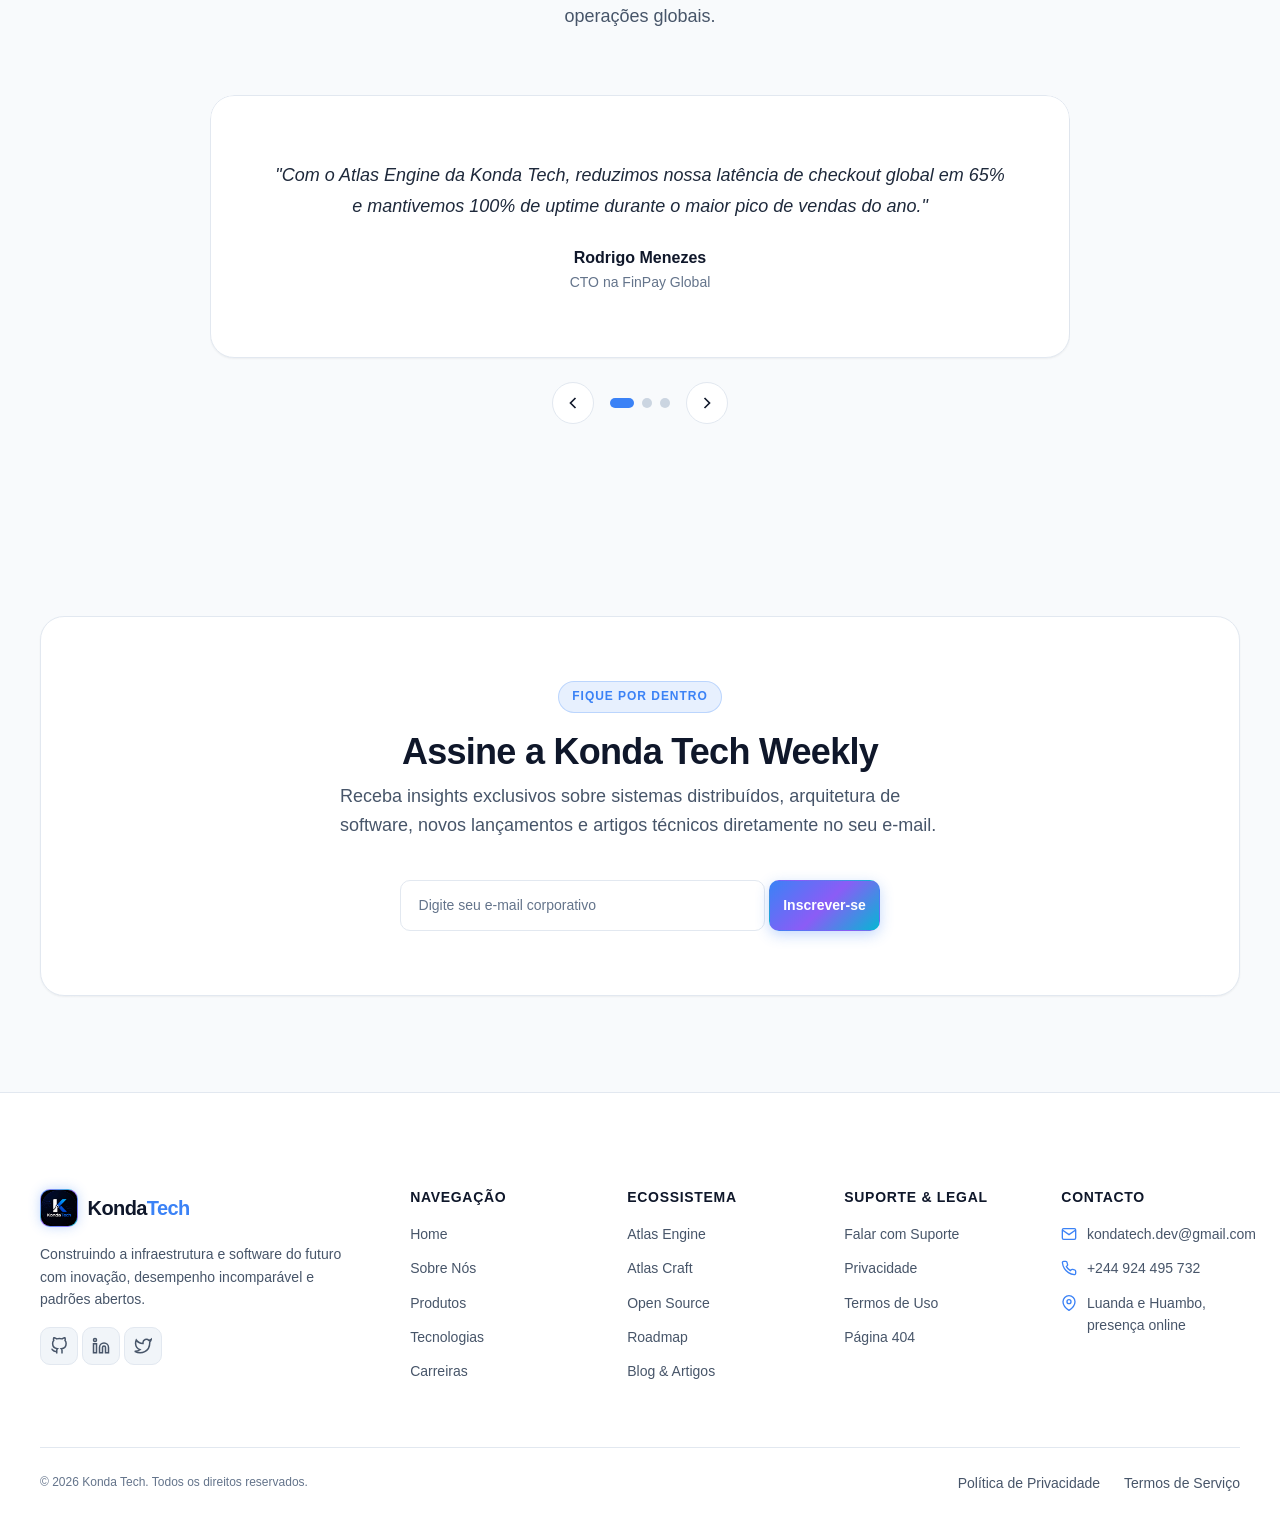
==== commit 32acbf16: "Atualizar o index.html" ====
--- a/index.html
+++ b/index.html
@@ -457,15 +457,15 @@
           <h4 class="footer-column-title">Contacto</h4>
           <div class="footer-contact-item">
             <svg xmlns="http://www.w3.org/2000/svg" width="16" height="16" viewBox="0 0 24 24" fill="none" stroke="currentColor" stroke-width="2"><path d="M4 4h16c1.1 0 2 .9 2 2v12c0 1.1-.9 2-2 2H4c-1.1 0-2-.9-2-2V6c0-1.1.9-2 2-2z"/><polyline points="22,6 12,13 2,6"/></svg>
-            <span>contacto@kondatech.dev</span>
+            <span>kondatech.dev@gmail.com</span>
           </div>
           <div class="footer-contact-item">
             <svg xmlns="http://www.w3.org/2000/svg" width="16" height="16" viewBox="0 0 24 24" fill="none" stroke="currentColor" stroke-width="2"><path d="M22 16.92v3a2 2 0 0 1-2.18 2 19.79 19.79 0 0 1-8.63-3.07 19.5 19.5 0 0 1-6-6 19.79 19.79 0 0 1-3.07-8.67A2 2 0 0 1 4.11 2h3a2 2 0 0 1 2 1.72 12.84 12.84 0 0 0 .7 2.81 2 2 0 0 1-.45 2.11L8.09 9.91a16 16 0 0 0 6 6l1.27-1.27a2 2 0 0 1 2.11-.45 12.84 12.84 0 0 0 2.81.7A2 2 0 0 1 22 16.92z"/></svg>
-            <span>+55 (11) 4003-8920</span>
+            <span>+244 924 495 732</span>
           </div>
           <div class="footer-contact-item">
             <svg xmlns="http://www.w3.org/2000/svg" width="16" height="16" viewBox="0 0 24 24" fill="none" stroke="currentColor" stroke-width="2"><path d="M21 10c0 7-9 13-9 13s-9-6-9-13a9 9 0 0 1 18 0z"/><circle cx="12" cy="10" r="3"/></svg>
-            <span>Av. Paulista, 1000 - São Paulo, SP</span>
+            <span>Luanda e Huambo, presença online</span>
           </div>
         </div>
       </div>
--- a/assets/css/main.css
+++ b/assets/css/main.css
@@ -0,0 +1,15 @@
+/* ==========================================================================
+   Konda Tech - Master Bundle Stylesheet
+   ========================================================================== */
+
+@import "./reset.css";
+@import "./variables.css";
+@import "./layout.css";
+@import "./navbar.css";
+@import "./hero.css";
+@import "./buttons.css";
+@import "./cards.css";
+@import "./forms.css";
+@import "./footer.css";
+@import "./animations.css";
+@import "./responsive.css";
